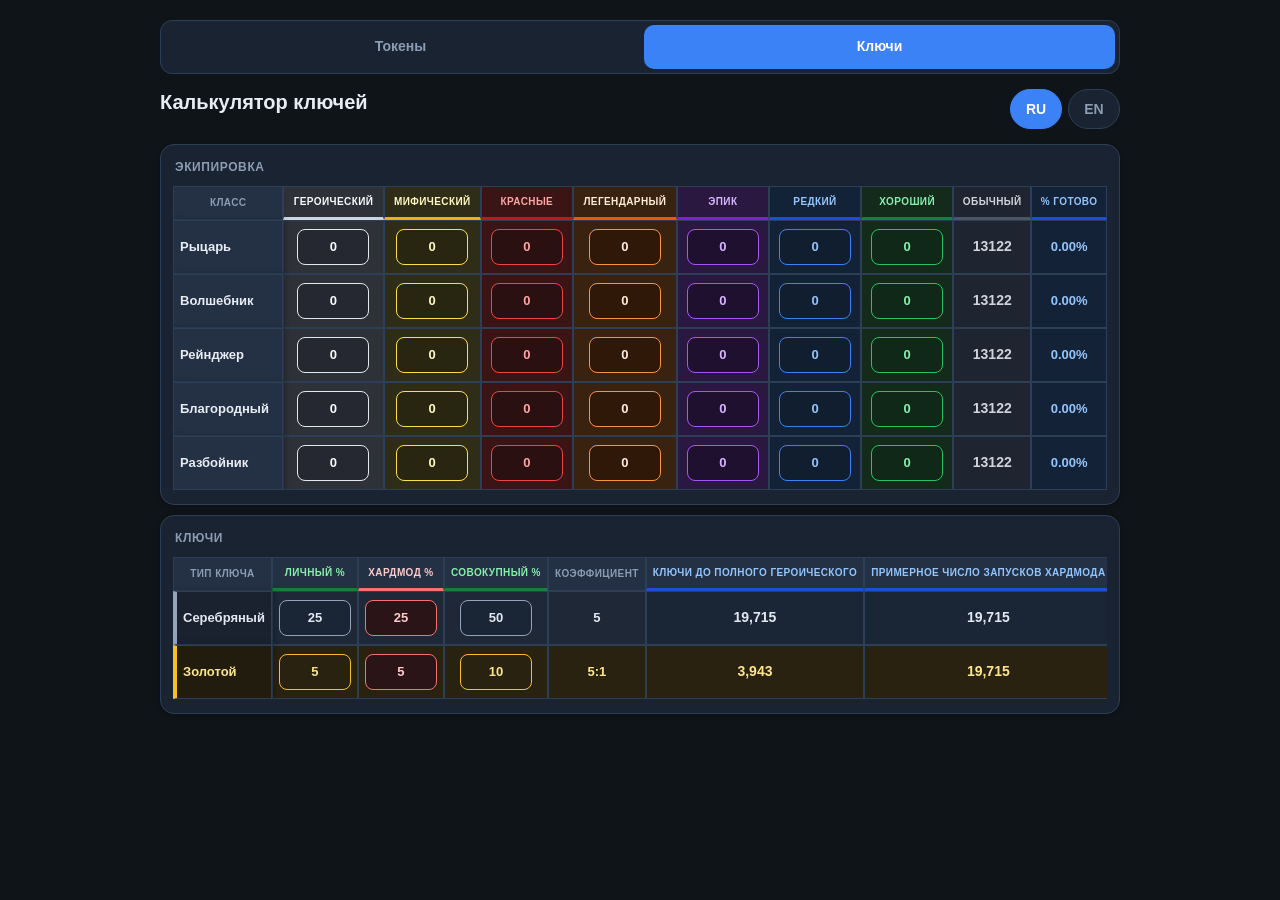
==== keys.html @ 32df9400 "first commit" ====
<!DOCTYPE html>
<html lang="ru">
<head>
    <meta charset="UTF-8">
    <meta name="viewport" content="width=device-width, initial-scale=1.0, viewport-fit=cover">
    <meta name="theme-color" content="#0f1419">
    <meta name="apple-mobile-web-app-capable" content="yes">
    <title>Gear and Key Calculator</title>
    <link rel="stylesheet" href="css/main.css">
    <link rel="stylesheet" href="css/keys.css">
</head>
<body class="keys-page">
<div class="wrap">
    <nav class="app-nav">
        <a href="index.html" class="nav-link" data-i18n="navTokens">Токены</a>
        <a href="keys.html" class="nav-link active" data-i18n="navKeys">Ключи</a>
    </nav>

    <div class="top-bar">
        <header class="keys-header">
            <h1 data-i18n="title">Калькулятор ключей</h1>
        </header>
        <div class="lang-bar">
            <button class="lang-btn active" data-lang="ru" type="button">RU</button>
            <button class="lang-btn" data-lang="en" type="button">EN</button>
        </div>
    </div>

    <div class="card">
        <p class="card-title" data-i18n="gearTitle">Экипировка</p>
        <div class="table-wrap">
            <table class="data-table" id="gearTable">
                <thead>
                    <tr>
                        <th data-i18n="colClass">Класс</th>
                        <th data-i18n="colHeroic">Героический</th>
                        <th data-i18n="colMythic">Мифический</th>
                        <th data-i18n="colRed">Красные</th>
                        <th data-i18n="colLegendary">Легендарный</th>
                        <th data-i18n="colPurple">Эпик</th>
                        <th data-i18n="colBlue">Редкий</th>
                        <th data-i18n="colGreen">Хороший</th>
                        <th data-i18n="colGray">Обычный</th>
                        <th data-i18n="colComplete">% Готово</th>
                    </tr>
                </thead>
                <tbody>
                    <tr data-class-id="knight">
                        <td class="class-name" data-class="knight">Рыцарь</td>
                        <td><input class="gear-input" type="number" value="0" min="0"></td>
                        <td><input class="gear-input" type="number" value="0" min="0"></td>
                        <td><input class="gear-input" type="number" value="0" min="0"></td>
                        <td><input class="gear-input" type="number" value="0" min="0"></td>
                        <td><input class="gear-input" type="number" value="0" min="0"></td>
                        <td><input class="gear-input" type="number" value="0" min="0"></td>
                        <td><input class="gear-input" type="number" value="0" min="0"></td>
                        <td class="common computed">13122</td>
                        <td class="percent computed">0.00%</td>
                    </tr>
                    <tr data-class-id="wizard">
                        <td class="class-name" data-class="wizard">Волшебник</td>
                        <td><input class="gear-input" type="number" value="0" min="0"></td>
                        <td><input class="gear-input" type="number" value="0" min="0"></td>
                        <td><input class="gear-input" type="number" value="0" min="0"></td>
                        <td><input class="gear-input" type="number" value="0" min="0"></td>
                        <td><input class="gear-input" type="number" value="0" min="0"></td>
                        <td><input class="gear-input" type="number" value="0" min="0"></td>
                        <td><input class="gear-input" type="number" value="0" min="0"></td>
                        <td class="common computed">13122</td>
                        <td class="percent computed">0.00%</td>
                    </tr>
                    <tr data-class-id="ranger">
                        <td class="class-name" data-class="ranger">Рейнджер</td>
                        <td><input class="gear-input" type="number" value="0" min="0"></td>
                        <td><input class="gear-input" type="number" value="0" min="0"></td>
                        <td><input class="gear-input" type="number" value="0" min="0"></td>
                        <td><input class="gear-input" type="number" value="0" min="0"></td>
                        <td><input class="gear-input" type="number" value="0" min="0"></td>
                        <td><input class="gear-input" type="number" value="0" min="0"></td>
                        <td><input class="gear-input" type="number" value="0" min="0"></td>
                        <td class="common computed">13122</td>
                        <td class="percent computed">0.00%</td>
                    </tr>
                    <tr data-class-id="noble">
                        <td class="class-name" data-class="noble">Благородный</td>
                        <td><input class="gear-input" type="number" value="0" min="0"></td>
                        <td><input class="gear-input" type="number" value="0" min="0"></td>
                        <td><input class="gear-input" type="number" value="0" min="0"></td>
                        <td><input class="gear-input" type="number" value="0" min="0"></td>
                        <td><input class="gear-input" type="number" value="0" min="0"></td>
                        <td><input class="gear-input" type="number" value="0" min="0"></td>
                        <td><input class="gear-input" type="number" value="0" min="0"></td>
                        <td class="common computed">13122</td>
                        <td class="percent computed">0.00%</td>
                    </tr>
                    <tr data-class-id="outcast">
                        <td class="class-name" data-class="outcast">Разбойник</td>
                        <td><input class="gear-input" type="number" value="0" min="0"></td>
                        <td><input class="gear-input" type="number" value="0" min="0"></td>
                        <td><input class="gear-input" type="number" value="0" min="0"></td>
                        <td><input class="gear-input" type="number" value="0" min="0"></td>
                        <td><input class="gear-input" type="number" value="0" min="0"></td>
                        <td><input class="gear-input" type="number" value="0" min="0"></td>
                        <td><input class="gear-input" type="number" value="0" min="0"></td>
                        <td class="common computed">13122</td>
                        <td class="percent computed">0.00%</td>
                    </tr>
                </tbody>
            </table>
        </div>
    </div>

    <div class="card">
        <p class="card-title" data-i18n="keysTitle">Ключи</p>
        <div class="table-wrap">
            <table class="data-table" id="keyTable">
                <thead>
                    <tr>
                        <th data-i18n="colKeyType">Тип ключа</th>
                        <th data-i18n="colPersonal">Личный %</th>
                        <th data-i18n="colHardmod">Хардмод %</th>
                        <th data-i18n="colCumulative">Совокупный %</th>
                        <th data-i18n="colCoefficient">Коэффициент</th>
                        <th data-i18n="colKeysNeeded">Ключи до полного героического</th>
                        <th data-i18n="colRuns">Примерное число запусков хардмода</th>
                    </tr>
                </thead>
                <tbody>
                    <tr data-key-id="silver">
                        <td class="class-name" data-key-type="silver">Серебряный</td>
                        <td><input class="key-input" type="number" data-field="personal" value="25" min="0" max="100"></td>
                        <td><input class="key-input" type="number" data-field="hardmod" value="25" min="0" max="100"></td>
                        <td><input class="key-input" type="number" data-field="cumulative" value="50" min="0" max="100"></td>
                        <td class="coeff">5</td>
                        <td class="keys-needed computed">19715</td>
                        <td class="runs-needed computed">19715</td>
                    </tr>
                    <tr data-key-id="gold">
                        <td class="class-name" data-key-type="gold">Золотой</td>
                        <td><input class="key-input" type="number" data-field="personal" value="5" min="0" max="100"></td>
                        <td><input class="key-input" type="number" data-field="hardmod" value="5" min="0" max="100"></td>
                        <td><input class="key-input" type="number" data-field="cumulative" value="10" min="0" max="100"></td>
                        <td class="coeff">5:1</td>
                        <td class="keys-needed computed">3943</td>
                        <td class="runs-needed computed">19715</td>
                    </tr>
                </tbody>
            </table>
        </div>
    </div>
</div>

<script src="js/keys-config.js"></script>
<script src="js/keys.js"></script>
</body>
</html>
---- css/main.css ----
:root {
    --bg: #0f1419;
    --surface: #1a2332;
    --surface2: #243044;
    --border: #2d3f56;
    --text: #e8edf4;
    --muted: #8b9cb3;
    --accent: #3b82f6;
    --accent-light: #1d3a5c;
    --success: #22c55e;
    --danger: #ef4444;
    --chip: #1e2d42;
    --chip-excluded: #3d1f28;
    --super: #f59e0b;
    --super-bg: #3d2f10;
    --super-chip: #4a3810;
    --super-text: #fcd34d;
    --radius: 14px;
    --safe-bottom: env(safe-area-inset-bottom, 0px);
    --btn-h: 52px;
}

* { box-sizing: border-box; -webkit-tap-highlight-color: transparent; }

html { height: 100%; }

body {
    font-family: -apple-system, BlinkMacSystemFont, 'Segoe UI', Roboto, sans-serif;
    background: var(--bg);
    color: var(--text);
    margin: 0;
    min-height: 100%;
    line-height: 1.4;
    padding: 12px 12px calc(80px + var(--safe-bottom));
}

.wrap {
    max-width: 100%;
    margin: 0 auto;
}

.app-nav {
    display: flex;
    gap: 8px;
    margin-bottom: 14px;
    padding: 4px;
    background: var(--surface);
    border: 1px solid var(--border);
    border-radius: 12px;
}

.nav-link {
    flex: 1;
    min-height: 44px;
    display: flex;
    align-items: center;
    justify-content: center;
    border-radius: 10px;
    font-size: 14px;
    font-weight: 700;
    color: var(--muted);
    text-decoration: none;
    transition: all .15s;
}

.nav-link.active {
    background: var(--accent);
    color: #fff;
}

.nav-link:not(.active):active {
    background: var(--surface2);
    color: var(--text);
}

.top-bar {
    display: flex;
    align-items: center;
    justify-content: space-between;
    margin-bottom: 14px;
    gap: 10px;
}

.lang-bar {
    display: flex;
    gap: 6px;
    flex-shrink: 0;
}

.lang-btn {
    min-width: 52px;
    min-height: 40px;
    padding: 8px 12px;
    border: 1.5px solid var(--border);
    background: var(--surface);
    color: var(--muted);
    border-radius: 20px;
    font-size: 14px;
    font-weight: 700;
    cursor: pointer;
    transition: all .15s;
}

.lang-btn.active {
    background: var(--accent);
    border-color: var(--accent);
    color: #fff;
}

header { margin-bottom: 14px; }
header h1 { font-size: 20px; margin: 0 0 4px; font-weight: 800; }
header p { margin: 0; color: var(--muted); font-size: 13px; }

.card {
    background: var(--surface);
    border: 1px solid var(--border);
    border-radius: var(--radius);
    padding: 14px;
    margin-bottom: 10px;
    box-shadow: 0 1px 4px rgba(0,0,0,.25);
}

.card-title {
    font-size: 12px;
    font-weight: 700;
    text-transform: uppercase;
    letter-spacing: .05em;
    color: var(--muted);
    margin: 0 0 10px;
}

.card-hint {
    font-size: 13px;
    color: var(--muted);
    margin: -4px 0 10px;
}

.presets {
    display: flex;
    gap: 8px;
    margin-bottom: 10px;
    overflow-x: auto;
    padding-bottom: 2px;
    scrollbar-width: none;
    -webkit-overflow-scrolling: touch;
}

.presets::-webkit-scrollbar { display: none; }

.preset-btn {
    flex: 1 0 auto;
    min-width: 72px;
    min-height: var(--btn-h);
    padding: 12px 14px;
    border: 1.5px solid var(--border);
    background: var(--surface2);
    color: var(--text);
    border-radius: 12px;
    font-size: 16px;
    font-weight: 700;
    cursor: pointer;
    transition: all .15s;
}

.preset-btn.active {
    background: var(--accent);
    border-color: var(--accent);
    color: #fff;
}

.target-row {
    display: flex;
    gap: 10px;
    align-items: stretch;
}

.target-row input {
    flex: 1;
    min-height: var(--btn-h);
    padding: 12px;
    font-size: 24px;
    font-weight: 800;
    text-align: center;
    border: 2px solid var(--border);
    border-radius: 12px;
    background: var(--surface2);
    color: var(--text);
    outline: none;
    -moz-appearance: textfield;
}

.target-row input::-webkit-outer-spin-button,
.target-row input::-webkit-inner-spin-button { -webkit-appearance: none; margin: 0; }

.target-row input:focus { border-color: var(--accent); background: var(--surface); }

.step-btn {
    width: var(--btn-h);
    min-height: var(--btn-h);
    border: 1.5px solid var(--border);
    background: var(--surface);
    color: var(--text);
    border-radius: 12px;
    font-size: 26px;
    font-weight: 300;
    cursor: pointer;
    flex-shrink: 0;
    display: flex;
    align-items: center;
    justify-content: center;
}

.step-btn:active { background: var(--accent-light); border-color: var(--accent); }

.mode-toggle {
    display: grid;
    grid-template-columns: 1fr 1fr;
    gap: 10px;
}

.mode-btn {
    min-height: 72px;
    padding: 12px 8px;
    border: 2px solid var(--border);
    background: var(--surface2);
    color: var(--muted);
    border-radius: 12px;
    font-size: 13px;
    font-weight: 700;
    cursor: pointer;
    text-align: center;
    transition: all .15s;
}

.mode-btn .icon { font-size: 22px; display: block; margin-bottom: 4px; }
.mode-btn.active {
    border-color: var(--accent);
    background: var(--accent-light);
    color: var(--text);
}

.chips {
    display: grid;
    grid-template-columns: repeat(2, 1fr);
    gap: 10px;
}

.chip {
    position: relative;
    min-height: 64px;
    padding: 14px 10px;
    border: 2px solid var(--border);
    background: var(--chip);
    border-radius: 12px;
    cursor: pointer;
    text-align: center;
    user-select: none;
    transition: all .12s;
    display: flex;
    flex-direction: column;
    align-items: center;
    justify-content: center;
}

.chip:active { transform: scale(.96); background: var(--accent-light); }

.chip .chip-id {
    font-size: 12px;
    color: var(--muted);
    font-weight: 600;
}

.chip .chip-val {
    font-size: 22px;
    font-weight: 800;
    margin-top: 2px;
    color: var(--text);
}

.chip.excluded {
    background: var(--chip-excluded);
    border-color: var(--danger);
    opacity: .85;
}

.chip.excluded .chip-val {
    text-decoration: line-through;
    color: var(--muted);
}

.chip.super {
    background: var(--super-chip);
    border-color: var(--super);
}

.chip.super .chip-type {
    font-size: 10px;
    font-weight: 800;
    color: var(--super-text);
    letter-spacing: .06em;
    margin-bottom: 2px;
}

.chip.super .chip-val {
    color: var(--super-text);
}

.chip.super.excluded {
    background: #3d2810;
    border-color: #b45309;
}

.chip.excluded::after {
    content: '✕';
    position: absolute;
    top: 6px;
    right: 8px;
    width: 20px;
    height: 20px;
    line-height: 20px;
    font-size: 11px;
    color: #fff;
    background: var(--danger);
    border-radius: 50%;
    font-weight: 700;
}

.chip-actions {
    display: grid;
    grid-template-columns: 1fr 1fr;
    gap: 10px;
    margin-top: 10px;
}

.chip-actions button {
    min-height: 44px;
    padding: 12px;
    border: 1.5px solid var(--border);
    background: var(--surface2);
    color: var(--muted);
    border-radius: 10px;
    font-size: 13px;
    font-weight: 600;
    cursor: pointer;
}

.chip-actions button:active {
    background: var(--accent-light);
    border-color: var(--accent);
    color: var(--text);
}

.calc-bar {
    position: fixed;
    left: 0;
    right: 0;
    bottom: 0;
    padding: 10px 12px calc(10px + var(--safe-bottom));
    background: linear-gradient(to top, var(--bg) 70%, transparent);
    z-index: 10;
}

.calc-btn {
    width: 100%;
    max-width: 100%;
    min-height: 54px;
    padding: 16px;
    border: none;
    background: linear-gradient(135deg, var(--accent), #6366f1);
    color: #fff;
    font-size: 18px;
    font-weight: 800;
    border-radius: 14px;
    cursor: pointer;
    box-shadow: 0 4px 16px rgba(59,130,246,.3);
    transition: transform .1s;
    letter-spacing: .01em;
}

.calc-btn:active { transform: scale(.97); }

.result-card { border-left: 4px solid var(--accent); }
.result-card.success { border-left-color: var(--success); }
.result-card.error { border-left-color: var(--danger); }

.result-sum {
    font-size: 36px;
    font-weight: 800;
    margin: 0 0 4px;
    color: var(--text);
}

.result-diff {
    font-size: 14px;
    color: var(--muted);
    margin-bottom: 12px;
}

.result-diff .ok { color: var(--success); font-weight: 600; }
.result-diff .warn { color: #f59e0b; font-weight: 600; }

.result-pills {
    display: flex;
    flex-wrap: wrap;
    gap: 8px;
}

.pill {
    display: inline-flex;
    align-items: center;
    gap: 6px;
    padding: 10px 14px;
    background: var(--surface2);
    border: 1px solid var(--border);
    border-radius: 24px;
    font-size: 15px;
    font-weight: 700;
    color: var(--text);
}

.pill.super {
    background: var(--super-bg);
    border-color: var(--super);
    color: var(--super-text);
}

.pill.super .pill-id {
    color: var(--super-text);
    background: #2a2008;
}

.pill .pill-id {
    font-size: 11px;
    color: var(--muted);
    background: var(--bg);
    padding: 2px 7px;
    border-radius: 8px;
    font-weight: 700;
}

.result-empty {
    color: var(--muted);
    font-size: 14px;
    margin: 0;
}

.stats {
    display: grid;
    grid-template-columns: repeat(2, 1fr);
    gap: 8px;
    margin-top: 12px;
    padding-top: 12px;
    border-top: 1px solid var(--border);
    font-size: 11px;
    color: var(--muted);
}

.stats span {
    text-align: center;
    background: var(--surface2);
    border-radius: 10px;
    padding: 8px 4px;
}

.stats strong {
    display: block;
    color: var(--text);
    font-size: 18px;
    font-weight: 800;
}

.stats .stat-super strong {
    color: var(--super-text);
}

.result-super-total {
    margin: 12px 0 0;
    padding: 10px 14px;
    background: var(--super-bg);
    border: 1px solid var(--super);
    border-radius: 12px;
    font-size: 15px;
    font-weight: 700;
    color: var(--super-text);
    text-align: center;
}

.result-super-total strong {
    font-size: 22px;
    font-weight: 800;
}

@media (min-width: 520px) {
    body { padding: 20px 20px 24px; }
    .wrap { max-width: 520px; }
    .stats { grid-template-columns: repeat(4, 1fr); }
    .calc-bar {
        position: static;
        padding: 0;
        background: none;
        margin-bottom: 10px;
    }
    .chips { grid-template-columns: repeat(4, 1fr); }
    .chip { min-height: 56px; }
    .chip .chip-val { font-size: 18px; }
}
---- css/keys.css ----
body.keys-page {
    padding-bottom: 24px;
}

.keys-header {
    margin-bottom: 14px;
}

.keys-header h1 {
    font-size: 20px;
    margin: 0;
    font-weight: 800;
}

/* ── Цвета редкостей ── */
:root {
    --tier-heroic-bg: #2e3238;
    --tier-heroic-head: #cbd5e1;
    --tier-heroic-border: #e2e8f0;
    --tier-heroic-text: #f8fafc;

    --tier-mythic-bg: #2f2c18;
    --tier-mythic-head: #eab308;
    --tier-mythic-border: #fde047;
    --tier-mythic-text: #fef9c3;

    --tier-red-bg: #3b1515;
    --tier-red-head: #b91c1c;
    --tier-red-border: #ef4444;
    --tier-red-text: #fca5a5;

    --tier-legendary-bg: #3a2210;
    --tier-legendary-head: #ea580c;
    --tier-legendary-border: #fb923c;
    --tier-legendary-text: #ffedd5;

    --tier-purple-bg: #2a1840;
    --tier-purple-head: #7e22ce;
    --tier-purple-border: #a855f7;
    --tier-purple-text: #d8b4fe;

    --tier-blue-bg: #142238;
    --tier-blue-head: #1d4ed8;
    --tier-blue-border: #3b82f6;
    --tier-blue-text: #93c5fd;

    --tier-green-bg: #142a1a;
    --tier-green-head: #15803d;
    --tier-green-border: #22c55e;
    --tier-green-text: #86efac;

    --tier-gray-bg: #1e2430;
    --tier-gray-head: #4b5563;
    --tier-gray-border: #9ca3af;
    --tier-gray-text: #d1d5db;

    --key-silver-bg: #1e2836;
    --key-silver-head: #64748b;
    --key-silver-border: #94a3b8;
    --key-silver-text: #e2e8f0;

    --key-gold-bg: #2a2210;
    --key-gold-head: #b45309;
    --key-gold-border: #fbbf24;
    --key-gold-text: #fde68a;

    --col-hardmod-bg: #2a1418;
    --col-hardmod-border: #f87171;
    --col-hardmod-text: #fecaca;

    --col-result-bg: #142238;
    --col-result-text: #93c5fd;
}

.table-wrap {
    overflow-x: auto;
    margin: 0 -2px;
    -webkit-overflow-scrolling: touch;
}

.data-table {
    width: 100%;
    min-width: 640px;
    border-collapse: separate;
    border-spacing: 0;
    font-size: 12px;
}

.data-table th,
.data-table td {
    border: 1px solid var(--border);
    padding: 8px 6px;
    text-align: center;
    white-space: nowrap;
}

.data-table th {
    font-size: 10px;
    font-weight: 800;
    text-transform: uppercase;
    letter-spacing: .04em;
}

.data-table .class-name {
    font-weight: 700;
    text-align: left;
    color: var(--text);
    background: var(--surface2);
    position: sticky;
    left: 0;
    z-index: 2;
    box-shadow: 2px 0 6px rgba(0, 0, 0, .25);
}

.data-table input[type="number"] {
    width: 64px;
    min-height: 36px;
    padding: 6px 4px;
    text-align: center;
    border-radius: 8px;
    font-size: 13px;
    font-weight: 700;
    outline: none;
    -moz-appearance: textfield;
}

.data-table input[type="number"]::-webkit-outer-spin-button,
.data-table input[type="number"]::-webkit-inner-spin-button {
    -webkit-appearance: none;
    margin: 0;
}

/* ── Таблица экипировки: колонки по редкости ── */
#gearTable th:nth-child(1) { background: var(--surface2); color: var(--muted); }

#gearTable th:nth-child(2),
#gearTable td:nth-child(2) { background: var(--tier-heroic-bg); }
#gearTable th:nth-child(2) { color: var(--tier-heroic-text); border-bottom: 3px solid var(--tier-heroic-head); }
#gearTable td:nth-child(2) input {
    background: #252830;
    border: 1.5px solid var(--tier-heroic-border);
    color: var(--tier-heroic-text);
}
#gearTable td:nth-child(2) input:focus { box-shadow: 0 0 0 2px var(--tier-heroic-head); }

#gearTable th:nth-child(3),
#gearTable td:nth-child(3) { background: var(--tier-mythic-bg); }
#gearTable th:nth-child(3) { color: var(--tier-mythic-text); border-bottom: 3px solid var(--tier-mythic-head); }
#gearTable td:nth-child(3) input {
    background: #282610;
    border: 1.5px solid var(--tier-mythic-border);
    color: var(--tier-mythic-text);
}
#gearTable td:nth-child(3) input:focus { box-shadow: 0 0 0 2px var(--tier-mythic-head); }

#gearTable th:nth-child(4),
#gearTable td:nth-child(4) { background: var(--tier-red-bg); }
#gearTable th:nth-child(4) { color: var(--tier-red-text); border-bottom: 3px solid var(--tier-red-head); }
#gearTable td:nth-child(4) input {
    background: #2a1010;
    border: 1.5px solid var(--tier-red-border);
    color: var(--tier-red-text);
}
#gearTable td:nth-child(4) input:focus { box-shadow: 0 0 0 2px var(--tier-red-head); }

#gearTable th:nth-child(5),
#gearTable td:nth-child(5) { background: var(--tier-legendary-bg); }
#gearTable th:nth-child(5) { color: var(--tier-legendary-text); border-bottom: 3px solid var(--tier-legendary-head); }
#gearTable td:nth-child(5) input {
    background: #301808;
    border: 1.5px solid var(--tier-legendary-border);
    color: var(--tier-legendary-text);
}
#gearTable td:nth-child(5) input:focus { box-shadow: 0 0 0 2px var(--tier-legendary-head); }

#gearTable th:nth-child(6),
#gearTable td:nth-child(6) { background: var(--tier-purple-bg); }
#gearTable th:nth-child(6) { color: var(--tier-purple-text); border-bottom: 3px solid var(--tier-purple-head); }
#gearTable td:nth-child(6) input {
    background: #1f1030;
    border: 1.5px solid var(--tier-purple-border);
    color: var(--tier-purple-text);
}
#gearTable td:nth-child(6) input:focus { box-shadow: 0 0 0 2px var(--tier-purple-head); }

#gearTable th:nth-child(7),
#gearTable td:nth-child(7) { background: var(--tier-blue-bg); }
#gearTable th:nth-child(7) { color: var(--tier-blue-text); border-bottom: 3px solid var(--tier-blue-head); }
#gearTable td:nth-child(7) input {
    background: #101e30;
    border: 1.5px solid var(--tier-blue-border);
    color: var(--tier-blue-text);
}
#gearTable td:nth-child(7) input:focus { box-shadow: 0 0 0 2px var(--tier-blue-head); }

#gearTable th:nth-child(8),
#gearTable td:nth-child(8) { background: var(--tier-green-bg); }
#gearTable th:nth-child(8) { color: var(--tier-green-text); border-bottom: 3px solid var(--tier-green-head); }
#gearTable td:nth-child(8) input {
    background: #102818;
    border: 1.5px solid var(--tier-green-border);
    color: var(--tier-green-text);
}
#gearTable td:nth-child(8) input:focus { box-shadow: 0 0 0 2px var(--tier-green-head); }

#gearTable th:nth-child(9),
#gearTable td:nth-child(9) { background: var(--tier-gray-bg); }
#gearTable th:nth-child(9) { color: var(--tier-gray-text); border-bottom: 3px solid var(--tier-gray-head); }
#gearTable td:nth-child(9).common {
    font-weight: 800;
    font-size: 14px;
    color: var(--tier-gray-text);
}

#gearTable th:nth-child(10),
#gearTable td:nth-child(10) { background: #142238; }
#gearTable th:nth-child(10) { color: #93c5fd; border-bottom: 3px solid #1d4ed8; }
#gearTable td:nth-child(10).percent {
    font-weight: 800;
    color: #93c5fd;
}

/* ── Таблица ключей ── */
#keyTable {
    min-width: 720px;
}

#keyTable th {
    background: var(--surface2);
    color: var(--muted);
}

#keyTable th:nth-child(2),
#keyTable th:nth-child(3),
#keyTable th:nth-child(4) {
    border-bottom: 3px solid var(--tier-green-head);
    color: var(--tier-green-text);
}

#keyTable th:nth-child(3) {
    border-bottom-color: var(--col-hardmod-border);
    color: var(--col-hardmod-text);
}

#keyTable tr[data-key-id="silver"] td {
    background: var(--key-silver-bg);
}

#keyTable tr[data-key-id="silver"] .class-name {
    color: var(--key-silver-text);
    border-left: 4px solid var(--key-silver-border);
    background: #1a2230;
}

#keyTable tr[data-key-id="silver"] td:nth-child(2) input,
#keyTable tr[data-key-id="silver"] td:nth-child(4) input {
    background: #1a2535;
    border: 1.5px solid var(--key-silver-border);
    color: var(--key-silver-text);
}

#keyTable tr[data-key-id="silver"] td:nth-child(3) input {
    background: var(--col-hardmod-bg);
    border: 1.5px solid var(--col-hardmod-border);
    color: var(--col-hardmod-text);
}

#keyTable tr[data-key-id="silver"] .coeff {
    color: var(--key-silver-text);
    font-weight: 800;
}

#keyTable tr[data-key-id="silver"] .keys-needed,
#keyTable tr[data-key-id="silver"] .runs-needed {
    color: var(--key-silver-text);
    font-weight: 800;
    font-size: 14px;
    background: #1a2535;
}

#keyTable tr[data-key-id="gold"] td {
    background: var(--key-gold-bg);
}

#keyTable tr[data-key-id="gold"] .class-name {
    color: var(--key-gold-text);
    border-left: 4px solid var(--key-gold-border);
    background: #221c0e;
}

#keyTable tr[data-key-id="gold"] td:nth-child(2) input,
#keyTable tr[data-key-id="gold"] td:nth-child(4) input {
    background: #2a2210;
    border: 1.5px solid var(--key-gold-border);
    color: var(--key-gold-text);
}

#keyTable tr[data-key-id="gold"] td:nth-child(3) input {
    background: var(--col-hardmod-bg);
    border: 1.5px solid var(--col-hardmod-border);
    color: var(--col-hardmod-text);
}

#keyTable tr[data-key-id="gold"] .coeff {
    color: var(--key-gold-text);
    font-weight: 800;
}

#keyTable tr[data-key-id="gold"] .keys-needed,
#keyTable tr[data-key-id="gold"] .runs-needed {
    color: var(--key-gold-text);
    font-weight: 800;
    font-size: 14px;
    background: #2a2210;
}

#keyTable th:nth-child(6),
#keyTable th:nth-child(7) {
    border-bottom: 3px solid #1d4ed8;
    color: var(--col-result-text);
}

#keyTable input[type="number"]:focus {
    box-shadow: 0 0 0 2px rgba(255, 255, 255, .15);
}

@media (min-width: 520px) {
    .wrap { max-width: 960px; }
    .data-table { font-size: 13px; }
    .data-table input[type="number"] { width: 72px; }
}
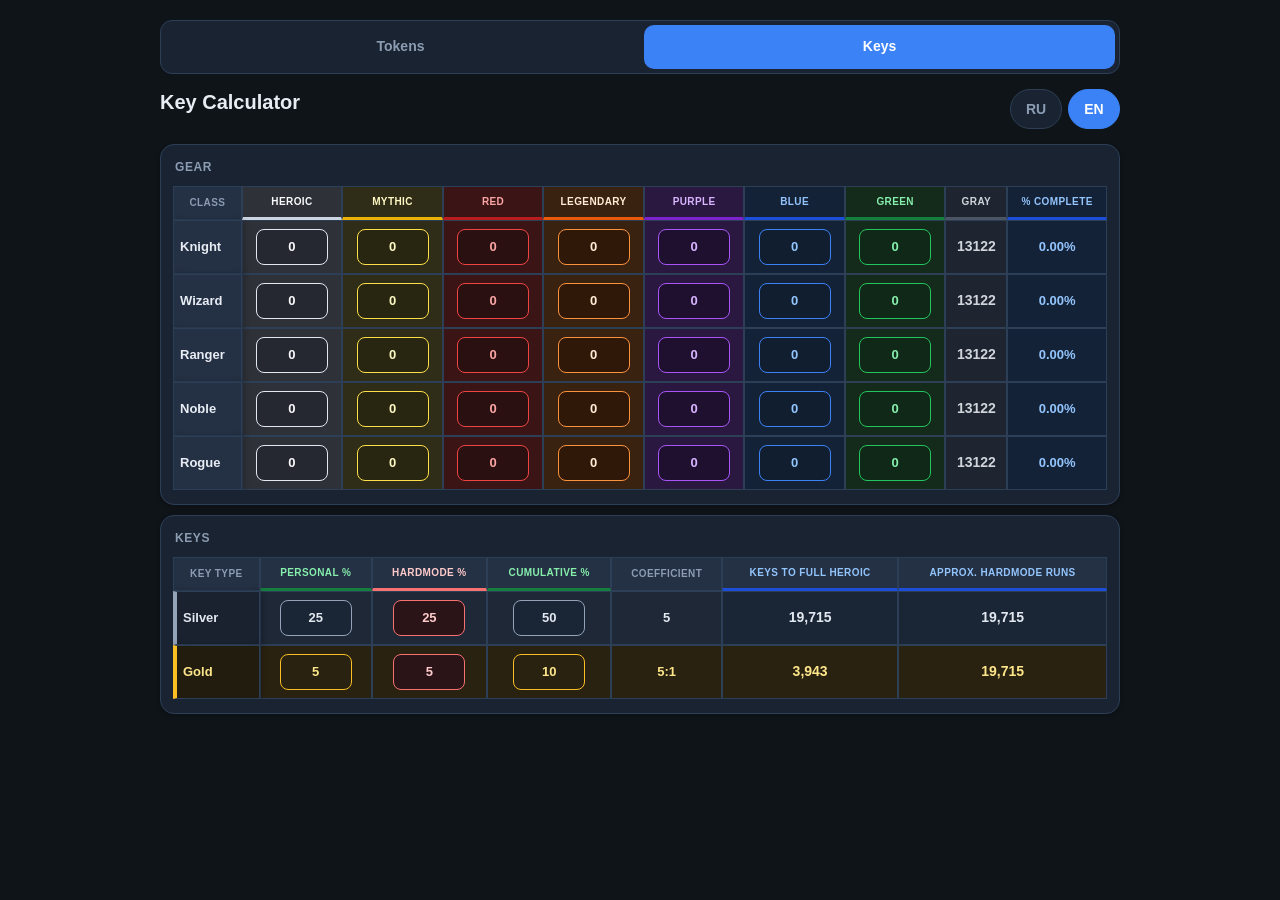
==== commit d269a3e1: "fix lang" ====
--- a/keys.html
+++ b/keys.html
@@ -1,5 +1,5 @@
 <!DOCTYPE html>
-<html lang="ru">
+<html lang="en">
 <head>
     <meta charset="UTF-8">
     <meta name="viewport" content="width=device-width, initial-scale=1.0, viewport-fit=cover">
@@ -21,8 +21,8 @@
             <h1 data-i18n="title">Калькулятор ключей</h1>
         </header>
         <div class="lang-bar">
-            <button class="lang-btn active" data-lang="ru" type="button">RU</button>
-            <button class="lang-btn" data-lang="en" type="button">EN</button>
+            <button class="lang-btn" data-lang="ru" type="button">RU</button>
+            <button class="lang-btn active" data-lang="en" type="button">EN</button>
         </div>
     </div>
 
